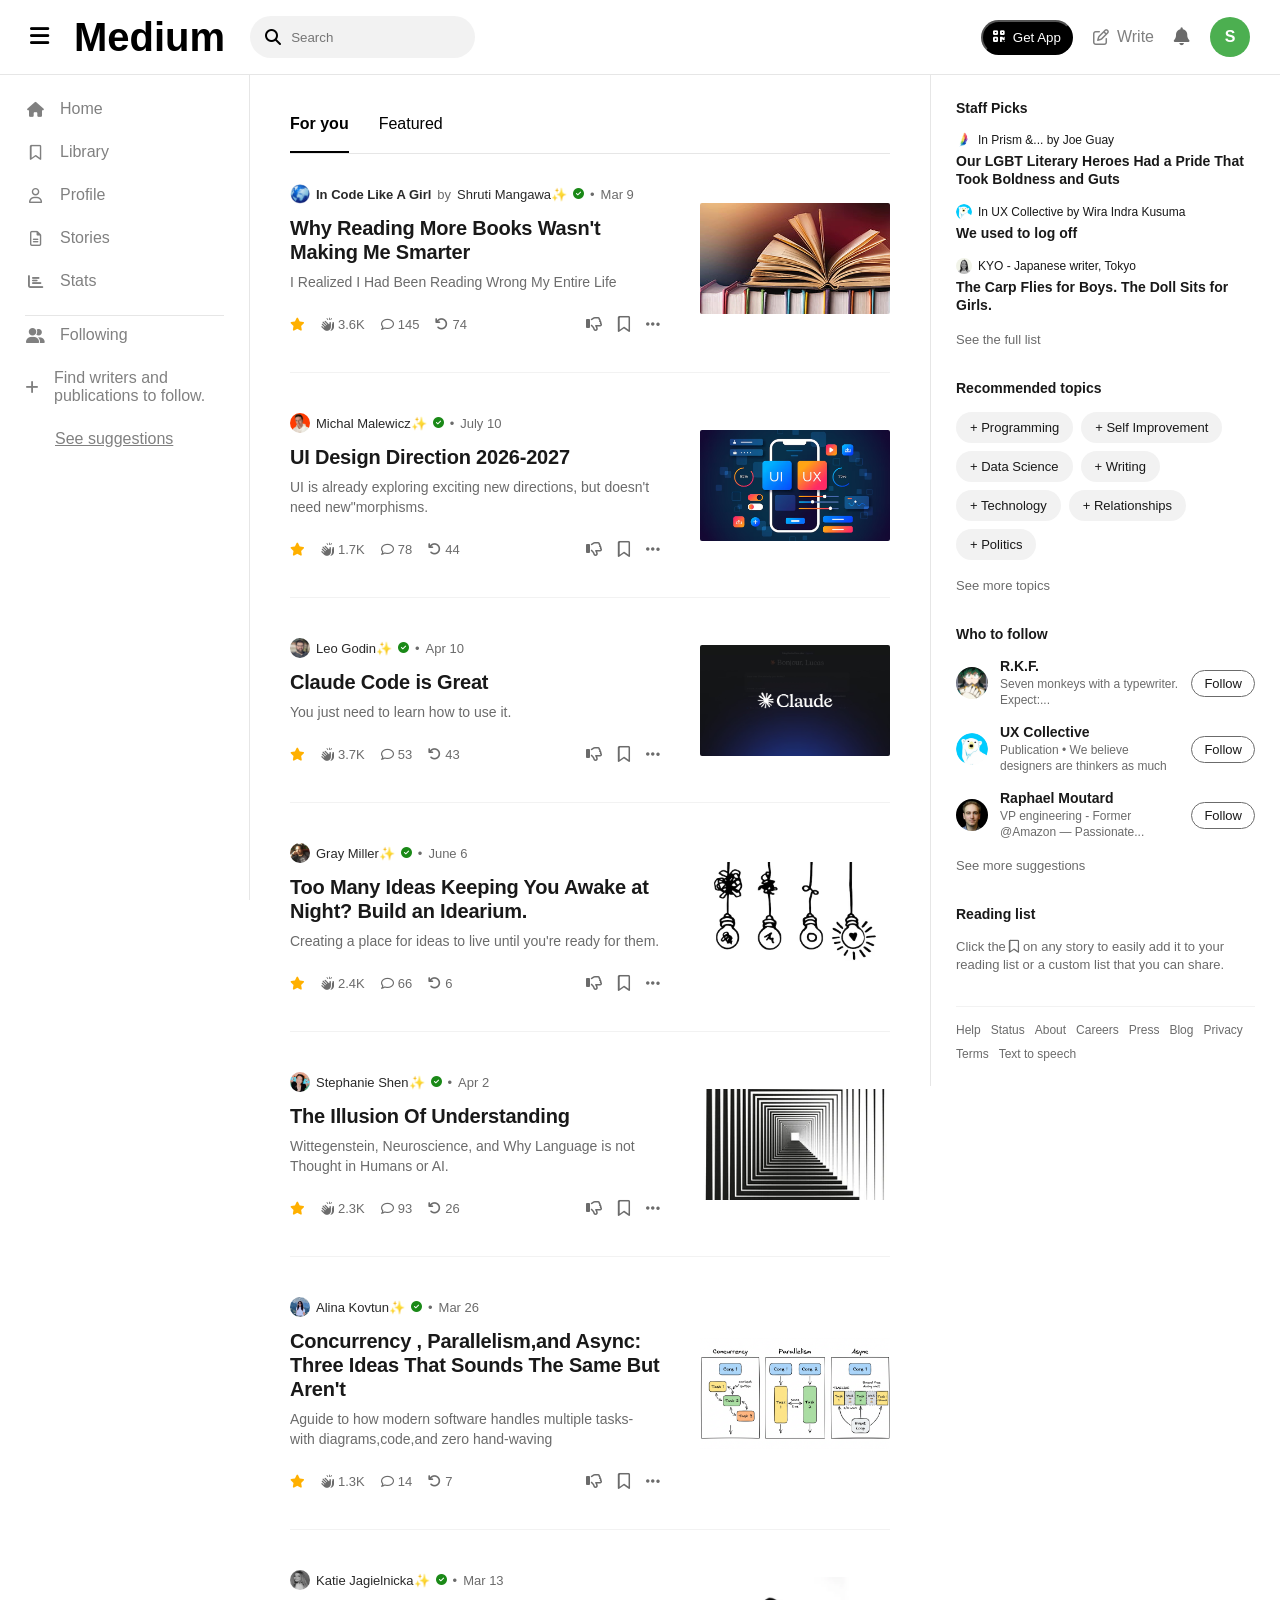
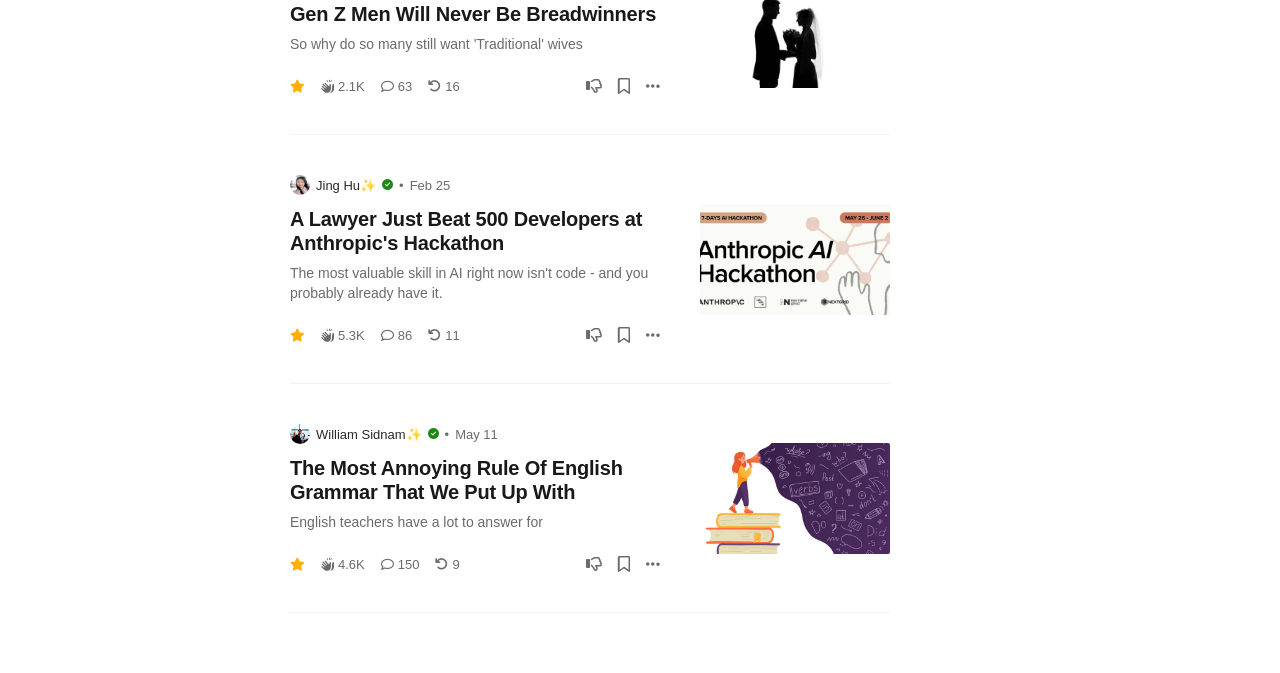
==== index.html @ c25a548e "Initial commit - Medium Clone" ====
<!DOCTYPE html>
<html lang="en">
<head>
    <meta charset="UTF-8">
    <meta name="viewport" content="width=device-width, initial-scale=1.0">
    <title>Medium Clone</title>
    <link rel="stylesheet" href="style.css">
   <link rel="stylesheet" href="https://cdnjs.cloudflare.com/ajax/libs/font-awesome/6.7.2/css/all.min.css">
</head>
<body>
    <header>
        
        <div class="nav-left">
       
        <div class="menu-toggle">
        <i class="fa-solid fa-bars"></i>
        </div>

        
        <div class="logo">
           Medium
        </div>

        <div class="search-box">
        <i class="fa-solid fa-magnifying-glass"></i>
        <input type="text" placeholder="Search">
    </div>
    </div>
        
    <div class="nav-right">
           
            <button>
                <i class="fa-solid fa-qrcode"></i>
                Get App
            </button>
            
            <div class="write">
            <i class="fa-regular fa-pen-to-square"></i>
            <Span>Write</Span>
        </div>
           
        <i class="fa-solid fa-bell"></i>
        <div class="profile">
         S
        </div>
        </div>
    </header>

    <div class="container">

    <aside class="left-sidebar">
      
        <div class="menu-item">
        <i class="fa-solid fa-house"></i>
        <span>Home</span>
     </div>

     <div class="menu-item">
      <i class="fa-regular fa-bookmark"></i>
       <span>Library</span>
     </div>

     <div class="menu-item">
        <i class="fa-regular fa-user"></i>
        <span>Profile</span>
     </div>

     <div class="menu-item">
         <i class="fa-regular fa-file-lines"></i>
        <span>Stories</span>
     </div>

     <div class="menu-item">
       <i class="fa-solid fa-chart-bar"></i>
        <span>Stats</span>
     </div>

     <div class="divider"></div>

     <div class="menu-item">
      <i class="fa-solid fa-user-group"></i>
      <span>Following</span>
     </div>

     <div class="menu-item input-like">
      <i class="fa-solid fa-plus"></i>
      <span>Find writers and publications to follow.</span>
     </div>

     <div class="menu-item">
     <span>See suggestions</span>
     </div>
    </aside>

    <main class="content">
      <div class="top-menu">
        <span class="selected">For you</span>
        <span>Featured</span>
      </div>

      <div class="article-feed">
        
        <article class="post-card">
            <div class="post-left">
                <div class="author-info">
                    <img src="./image1.jpg" alt="Author" class="author-img">
                    <span class="publication">In Code Like A Girl</span>
                    <span class="by">by</span>
                    <span class="author-name">Shruti Mangawa✨</span>
                    <i class="fa-solid fa-circle-check verified-icon"></i>
                    <span class="dot">•</span>
                    <span class="date">Mar 9</span>
                </div>
                <h2 class="post-title">Why Reading More Books Wasn't Making Me Smarter</h2>
                <p class="post-subtitle">I Realized I Had Been Reading Wrong My Entire Life</p>
                <div class="post-footer">
                    <div class="footer-left">
                        <span class="star-icon"><i class="fa-solid fa-star"></i></span>
                        <span class="stat"><i class="fa-solid fa-hands-clapping"></i> 3.6K</span>
                        <span class="stat"><i class="fa-regular fa-comment"></i> 145</span>
                        <span class="stat"><i class="fa-solid fa-arrow-rotate-left"></i> 74</span>
                    </div>
                    <div class="footer-right">
                        <i class="fa-regular fa-thumbs-down-up"><i class="fa-regular fa-thumbs-down"></i></i>
                        <i class="fa-regular fa-bookmark"></i>
                        <i class="fa-solid fa-ellipsis"></i>
                    </div>
                </div>
            </div>
            <div class="post-right">
                <img src="./image1.1.jpg" alt="Cover Image" class="cover-img">
            </div>
        </article>

        <article class="post-card">
            <div class="post-left">
                <div class="author-info">
                    <img src="./image2.webp" alt="Author" class="author-img">
                    <span class="author-name">Michal Malewicz✨</span>
                    <i class="fa-solid fa-circle-check verified-icon"></i>
                    <span class="dot">•</span>
                    <span class="date">July 10</span>
                </div>
                <h2 class="post-title">UI Design Direction 2026-2027</h2>
                <p class="post-subtitle">UI is already exploring exciting new directions, but doesn't need new"morphisms.</p>
                <div class="post-footer">
                    <div class="footer-left">
                        <span class="star-icon"><i class="fa-solid fa-star"></i></span>
                        <span class="stat"><i class="fa-solid fa-hands-clapping"></i> 1.7K</span>
                        <span class="stat"><i class="fa-regular fa-comment"></i> 78</span>
                        <span class="stat"><i class="fa-solid fa-arrow-rotate-left"></i> 44</span>
                    </div>
                    <div class="footer-right">
                        <i class="fa-regular fa-thumbs-down"></i>
                        <i class="fa-regular fa-bookmark"></i>
                        <i class="fa-solid fa-ellipsis"></i>
                    </div>
                </div>
            </div>
            <div class="post-right">
                <img src="./image2.2.avif" alt="Cover Image" class="cover-img">
            </div>
        </article>

        <article class="post-card">
            <div class="post-left">
                <div class="author-info">
                    <img src="./image3.jpg" alt="Author" class="author-img">
                    <span class="author-name">Leo Godin✨</span>
                    <i class="fa-solid fa-circle-check verified-icon"></i>
                    <span class="dot">•</span>
                    <span class="date">Apr 10</span>
                </div>
                <h2 class="post-title">Claude Code is Great</h2>
                <p class="post-subtitle">You just need to learn how to use it.</p>
                <div class="post-footer">
                    <div class="footer-left">
                        <span class="star-icon"><i class="fa-solid fa-star"></i></span>
                        <span class="stat"><i class="fa-solid fa-hands-clapping"></i> 3.7K</span>
                        <span class="stat"><i class="fa-regular fa-comment"></i> 53</span>
                        <span class="stat"><i class="fa-solid fa-arrow-rotate-left"></i> 43</span>
                    </div>
                    <div class="footer-right">
                        <i class="fa-regular fa-thumbs-down"></i>
                        <i class="fa-regular fa-bookmark"></i>
                        <i class="fa-solid fa-ellipsis"></i>
                    </div>
                </div>
            </div>
            <div class="post-right">
                <img src="./image3.3.jpeg" alt="Cover Image" class="cover-img">
            </div>
        </article>

        <article class="post-card">
            <div class="post-left">
                <div class="author-info">
                    <img src="./image4.jpg" alt="Author" class="author-img">
                    <span class="author-name">Gray Miller✨</span>
                    <i class="fa-solid fa-circle-check verified-icon"></i>
                    <span class="dot">•</span>
                    <span class="date">June 6</span>
                </div>
                <h2 class="post-title">Too Many Ideas Keeping You Awake at Night? Build an Idearium.</h2>
                <p class="post-subtitle">Creating a place for ideas to live until you're ready for them.</p>
                <div class="post-footer">
                    <div class="footer-left">
                        <span class="star-icon"><i class="fa-solid fa-star"></i></span>
                        <span class="stat"><i class="fa-solid fa-hands-clapping"></i> 2.4K</span>
                        <span class="stat"><i class="fa-regular fa-comment"></i> 66</span>
                        <span class="stat"><i class="fa-solid fa-arrow-rotate-left"></i> 6</span>
                    </div>
                    <div class="footer-right">
                        <i class="fa-regular fa-thumbs-down"></i>
                        <i class="fa-regular fa-bookmark"></i>
                        <i class="fa-solid fa-ellipsis"></i>
                    </div>
                </div>
            </div>
            <div class="post-right">
                <img src="./image4.4.avif" alt="Cover Image" class="cover-img">
            </div>
        </article>

        <article class="post-card">
            <div class="post-left">
                <div class="author-info">
                    <img src="./image5.jpg" alt="Author" class="author-img">
                    <span class="author-name">Stephanie Shen✨</span>
                    <i class="fa-solid fa-circle-check verified-icon"></i>
                    <span class="dot">•</span>
                    <span class="date">Apr 2</span>
                </div>
                <h2 class="post-title">The Illusion Of Understanding</h2>
                <p class="post-subtitle">Wittegenstein, Neuroscience, and Why Language is not Thought in Humans or AI.</p>
                <div class="post-footer">
                    <div class="footer-left">
                        <span class="star-icon"><i class="fa-solid fa-star"></i></span>
                        <span class="stat"><i class="fa-solid fa-hands-clapping"></i> 2.3K</span>
                        <span class="stat"><i class="fa-regular fa-comment"></i> 93</span>
                        <span class="stat"><i class="fa-solid fa-arrow-rotate-left"></i> 26</span>
                    </div>
                    <div class="footer-right">
                        <i class="fa-regular fa-thumbs-down"></i>
                        <i class="fa-regular fa-bookmark"></i>
                        <i class="fa-solid fa-ellipsis"></i>
                    </div>
                </div>
            </div>
            <div class="post-right">
                <img src="./image5.5.webp" alt="Cover Image" class="cover-img">
            </div>
        </article>

         <article class="post-card">
            <div class="post-left">
                <div class="author-info">
                    <img src="./image6.jpg" alt="Author" class="author-img">
                    <span class="author-name">Alina Kovtun✨</span>
                    <i class="fa-solid fa-circle-check verified-icon"></i>
                    <span class="dot">•</span>
                    <span class="date">Mar 26</span>
                </div>
                <h2 class="post-title">Concurrency , Parallelism,and Async: Three Ideas That Sounds The Same But Aren't</h2>
                <p class="post-subtitle">Aguide to how modern software handles multiple tasks- with diagrams,code,and zero hand-waving</p>
                <div class="post-footer">
                    <div class="footer-left">
                        <span class="star-icon"><i class="fa-solid fa-star"></i></span>
                        <span class="stat"><i class="fa-solid fa-hands-clapping"></i> 1.3K</span>
                        <span class="stat"><i class="fa-regular fa-comment"></i> 14</span>
                        <span class="stat"><i class="fa-solid fa-arrow-rotate-left"></i> 7</span>
                    </div>
                    <div class="footer-right">
                        <i class="fa-regular fa-thumbs-down"></i>
                        <i class="fa-regular fa-bookmark"></i>
                        <i class="fa-solid fa-ellipsis"></i>
                    </div>
                </div>
            </div>
            <div class="post-right">
                <img src="./image6.6.png" alt="Cover Image" class="cover-img">
            </div>
        </article>

         <article class="post-card">
            <div class="post-left">
                <div class="author-info">
                    <img src="./image7.jpg" alt="Author" class="author-img">
                    <span class="author-name">Katie Jagielnicka✨</span>
                    <i class="fa-solid fa-circle-check verified-icon"></i>
                    <span class="dot">•</span>
                    <span class="date">Mar 13</span>
                </div>
                <h2 class="post-title">Gen Z Men Will Never Be Breadwinners</h2>
                <p class="post-subtitle">So why do so many still want 'Traditional' wives</p>
                <div class="post-footer">
                    <div class="footer-left">
                        <span class="star-icon"><i class="fa-solid fa-star"></i></span>
                        <span class="stat"><i class="fa-solid fa-hands-clapping"></i> 2.1K</span>
                        <span class="stat"><i class="fa-regular fa-comment"></i> 63</span>
                        <span class="stat"><i class="fa-solid fa-arrow-rotate-left"></i> 16</span>
                    </div>
                    <div class="footer-right">
                        <i class="fa-regular fa-thumbs-down"></i>
                        <i class="fa-regular fa-bookmark"></i>
                        <i class="fa-solid fa-ellipsis"></i>
                    </div>
                </div>
            </div>
            <div class="post-right">
                <img src="./IMG1.1.webp" alt="Cover Image" class="cover-img">
            </div>
        </article>

         <article class="post-card">
            <div class="post-left">
                <div class="author-info">
                    <img src="./image8.jpg" alt="Author" class="author-img">
                    <span class="author-name">Jing Hu✨</span>
                    <i class="fa-solid fa-circle-check verified-icon"></i>
                    <span class="dot">•</span>
                    <span class="date">Feb 25</span>
                </div>
                <h2 class="post-title">A Lawyer Just Beat 500 Developers at Anthropic's Hackathon</h2>
                <p class="post-subtitle">The most valuable skill in AI right now isn't code - and you probably already have it.</p>
                <div class="post-footer">
                    <div class="footer-left">
                        <span class="star-icon"><i class="fa-solid fa-star"></i></span>
                        <span class="stat"><i class="fa-solid fa-hands-clapping"></i> 5.3K</span>
                        <span class="stat"><i class="fa-regular fa-comment"></i> 86</span>
                        <span class="stat"><i class="fa-solid fa-arrow-rotate-left"></i> 11</span>
                    </div>
                    <div class="footer-right">
                        <i class="fa-regular fa-thumbs-down"></i>
                        <i class="fa-regular fa-bookmark"></i>
                        <i class="fa-solid fa-ellipsis"></i>
                    </div>
                </div>
            </div>
            <div class="post-right">
                <img src="./image8.8.webp" alt="Cover Image" class="cover-img">
            </div>
        </article>

         <article class="post-card">
            <div class="post-left">
                <div class="author-info">
                    <img src="./image9.webp" alt="Author" class="author-img">
                    <span class="author-name">William Sidnam✨</span>
                    <i class="fa-solid fa-circle-check verified-icon"></i>
                    <span class="dot">•</span>
                    <span class="date">May 11</span>
                </div>
                <h2 class="post-title">The Most Annoying Rule Of English Grammar That We Put Up With</h2>
                <p class="post-subtitle">English teachers have a lot to answer for</p>
                <div class="post-footer">
                    <div class="footer-left">
                        <span class="star-icon"><i class="fa-solid fa-star"></i></span>
                        <span class="stat"><i class="fa-solid fa-hands-clapping"></i> 4.6K</span>
                        <span class="stat"><i class="fa-regular fa-comment"></i> 150</span>
                        <span class="stat"><i class="fa-solid fa-arrow-rotate-left"></i> 9</span>
                    </div>
                    <div class="footer-right">
                        <i class="fa-regular fa-thumbs-down"></i>
                        <i class="fa-regular fa-bookmark"></i>
                        <i class="fa-solid fa-ellipsis"></i>
                    </div>
                </div>
            </div>
            <div class="post-right">
                <img src="./image9.9.jpg" alt="Cover Image" class="cover-img">
            </div>
        </article>

    </div>

    </main>

    <aside class="right-sidebar">
      
     <div class="sidebar-section">
        <h4 class="section-title">Staff Picks</h4>
        
        <div class="pick-item">
            <div class="pick-author">
                <img src="./IMG1.png" alt="Author">
                <span>In Prism &... by Joe Guay</span>
            </div>
            <h5 class="pick-heading">Our LGBT Literary Heroes Had a Pride That Took Boldness and Guts</h5>
        </div>

        <div class="pick-item">
            <div class="pick-author">
                <img src="./IMG6.jpg" alt="Author">
                <span>In UX Collective by Wira Indra Kusuma</span>
            </div>
            <h5 class="pick-heading">We used to log off</h5>
        </div>

        <div class="pick-item">
            <div class="pick-author">
                <img src="./IMG4.jpg" alt="Author">
                <span>KYO - Japanese writer, Tokyo</span>
            </div>
            <h5 class="pick-heading">The Carp Flies for Boys. The Doll Sits for Girls.</h5>
        </div>
        
        <a href="#" class="see-more-link">See the full list</a>
    </div>

    <div class="sidebar-section">
        <h4 class="section-title">Recommended topics</h4>
        <div class="topic-tags">
            <span class="tag-btn">+ Programming</span>
            <span class="tag-btn">+ Self Improvement</span>
            <span class="tag-btn">+ Data Science</span>
            <span class="tag-btn">+ Writing</span>
            <span class="tag-btn">+ Technology</span>
            <span class="tag-btn">+ Relationships</span>
            <span class="tag-btn">+ Politics</span>
        </div>
        <a href="#" class="see-more-link">See more topics</a>
    </div>

    <div class="sidebar-section">
        <h4 class="section-title">Who to follow</h4>
        
        <div class="follow-row">
            <img src="./IMG5.jpg" alt="User" class="follow-img">
            <div class="follow-info">
                <h5>R.K.F.</h5>
                <p>Seven monkeys with a typewriter. Expect:...</p>
            </div>
            <button class="follow-btn">Follow</button>
        </div>

        <div class="follow-row">
            <img src="./IMG6.jpg" alt="User" class="follow-img">
            <div class="follow-info">
                <h5>UX Collective</h5>
                <p>Publication • We believe designers are thinkers as much as they...</p>
            </div>
            <button class="follow-btn">Follow</button>
        </div>

        <div class="follow-row">
            <img src="./IMG8.jpg" alt="User" class="follow-img">
            <div class="follow-info">
                <h5>Raphael Moutard</h5>
                <p>VP engineering - Former @Amazon — Passionate...</p>
            </div>
            <button class="follow-btn">Follow</button>
        </div>

        <a href="#" class="see-more-link">See more suggestions</a>
    </div>

    <div class="sidebar-section">
        <h4 class="section-title">Reading list</h4>
        <p class="list-text">Click the <i class="fa-regular fa-bookmark"></i> on any story to easily add it to your reading list or a custom list that you can share.</p>
    </div>

    <footer class="sidebar-footer">
        <a href="#">Help</a>
        <a href="#">Status</a>
        <a href="#">About</a>
        <a href="#">Careers</a>
        <a href="#">Press</a>
        <a href="#">Blog</a>
        <a href="#">Privacy</a>
        <a href="#">Terms</a>
        <a href="#">Text to speech</a>
    </footer>

    </aside>

</div>
<script>
        const menuToggle = document.querySelector('.menu-toggle');
        const leftSidebar = document.querySelector('.left-sidebar');

        if (menuToggle && leftSidebar) {
            menuToggle.addEventListener('click', function() {
                leftSidebar.classList.toggle('hide-sidebar');
            });
        } else {
            console.log("JS Error: Elements not found");
        }
    </script>
</body>
</html>
---- style.css ----
*{
    margin:0;
    padding: 0;
    box-sizing: border-box;
    font-family:Arial, sans-serif ;
}

body{
    background-color: white;
}

header{
    height: 75px;
    display: flex;
    justify-content: space-between;
    align-items: center;
    padding: 0 30px;
    border-bottom: 1px solid #e6e6e6;
    position: fixed;
    top: 0;
    left: 0;
    width: 100%;
    background-color: white;
    z-index: 1000;
}

.menu-toggle{
    font-size: 22px;
    cursor: pointer;
}

.left-sidebar.hide-sidebar{
    display: none;
}

.logo{
    font-size: 40px;
    font-weight: bold;
    cursor: pointer;
}

.search-box{
    display:flex;
    align-items:center;
    background:#f2f2f2;
    border-radius:25px;
    padding:0 15px;
    height:42px;
}

.search-box input{
    border:none;
    outline:none;
    background:transparent;
    padding-left:10px;
}

.nav-left{
    display: flex;
    align-items: center;
    gap: 25px;
}

.nav-right{
    display: flex;
    align-items: center;
    gap: 20px;
}

button{
    display: flex;
    align-items: center;
    background:black;
    border-radius: 20px;
    padding: 0 10px;
    height: 35px;
    gap: 8px;
    color: white;
}

.write{
    display:flex;
    align-items:center;
    gap:8px;
    color:grey;
    cursor:pointer;
}

.fa-bell{
    font-size:18px;
    color:#6b6b6b;
    cursor:pointer;
}

.profile{
    width:40px;
    height:40px;
    border-radius:50%;
    background:#4caf50;
    color:white;
    display:flex;
    justify-content:center;
    align-items:center;
    font-weight:bold;
    cursor:pointer;
}

.container{
    display:flex;
    align-items: flex-start;
    width:100%;
    margin-top: 75px;
}

.left-sidebar {
    position: sticky;
    top: 75px;
    width: 250px;
    height: calc(100vh - 75px); 
    border-right: 1px solid #e6e6e6;
    padding: 25px;
    box-sizing: border-box;
    overflow-y: auto;
}


.menu-item{
    display: flex;
    align-items: center;
    gap: 15px;
    margin-bottom: 25px;
    cursor: pointer;
    color: grey;
}

.menu-item i{
    text-align: center;
    font-size: 15px;
    width: 20px;
}

.menu-item:hover{
    color: black;

}

.divider{
    height: 1px;
    background-color: #e6e6e6;
    margin: 10px 0;
}

.input-like{
  cursor:text;
}

.menu-item:last-child{
    display: flex;
    align-items: center;
    gap: 15px;
    text-decoration: underline;
    padding-left: 30px;
}

.content{
    flex:1;
    min-height:calc(100vh - 75px);
    padding: 20px 40px;
}

.top-menu{
    display: flex;
    gap: 30px;
    padding: 20px 0;
    cursor: pointer;
    border-bottom: 1px solid #e6e6e6;
    margin-bottom: 30px;
}

.top-menu span{
    position:relative
}

.selected{
    color: black;
    font-weight: 600;
}

.selected::after{
    content:"";
    position:absolute;
    left:0;
    bottom:-20px;
    width:100%;
    height:2px;
    background:black;
}

.article-feed {
    display: flex;
    flex-direction: column;
}

.post-card {
    display: flex;
    justify-content: space-between;
    gap: 40px;
    padding-bottom: 40px;
    margin-bottom: 40px;
    border-bottom: 1px solid #f2f2f2;
    font-family: sans-serif;
}

.post-left {
    flex: 1;
}

.author-info {
    display: flex;
    align-items: center;
    gap: 6px;
    font-size: 13px;
    color: #292929;
    margin-bottom: 12px;
}

.author-img {
    width: 20px;
    height: 20px;
    border-radius: 50%;
}

.publication {
    font-weight: 600;
}

.by, .dot, .date {
    color: #6b6b6b;
}

.author-name {
    font-weight: 500;
}

.verified-icon {
    color: #1a8917;
    font-size: 11px;
}

.post-title {
    font-size: 20px;
    font-weight: 700;
    color: #191919;
    line-height: 24px;
    margin: 0 0 8px 0;
    letter-spacing: -0.01em;
}

.post-subtitle {
    font-size: 14px;
    color: #6b6b6b;
    line-height: 20px;
    margin: 0 0 24px 0;
}

.post-footer {
    display: flex;
    justify-content: space-between;
    align-items: center;
    color: #6b6b6b;
    font-size: 13px;
}

.footer-left {
    display: flex;
    align-items: center;
    gap: 16px;
}

.star-icon {
    color: #ffb000;
}

.stat {
    display: flex;
    align-items: center;
    gap: 4px;
    cursor: pointer;
}

.stat:hover {
    color: #191919;
}

.footer-right {
    display: flex;
    align-items: center;
    gap: 16px;
    font-size: 16px;
}

.footer-right i {
    cursor: pointer;
}

.footer-right i:hover {
    color: #191919;
}

.post-right {
    display: flex;
    align-items: center;
}

.cover-img {
    width: 190px;
    height: 111px;
    object-fit: cover;
    border-radius: 2px;
}

.right-sidebar{
    position: sticky;
    top: 75px;
    width:350px;
    height: auto;
    padding: 25px;
    box-sizing: border-box;
    border-left:1px solid #e6e6e6;
    overflow-y:visible;
}

.sidebar-section {
    margin-bottom: 32px;
    font-family: Arial, sans-serif;
}

.section-title {
    font-size: 14px;
    font-weight: 600;
    color: #191919;
    margin-bottom: 16px;
}

.pick-item {
    margin-bottom: 16px;
}

.pick-author {
    display: flex;
    align-items: center;
    gap: 6px;
    font-size: 12px;
    color: #191919;
    margin-bottom: 4px;
}

.pick-author img {
    width: 16px;
    height: 16px;
    border-radius: 50%;
}

.pick-heading {
    font-size: 14px;
    font-weight: 700;
    color: #191919;
    line-height: 18px;
    cursor: pointer;
}

.topic-tags {
    display: flex;
    flex-wrap: wrap;
    gap: 8px;
    margin-bottom: 16px;
}

.tag-btn {
    background-color: #f2f2f2;
    color: #191919;
    padding: 8px 14px;
    font-size: 13px;
    border-radius: 20px;
    cursor: pointer;
}

.tag-btn:hover {
    background-color: #e6e6e6;
}

.follow-row {
    display: flex;
    align-items: center;
    gap: 12px;
    margin-bottom: 16px;
}

.follow-img {
    width: 32px;
    height: 32px;
    border-radius: 50%;
    object-fit: cover;
}

.follow-info {
    flex: 1;
}

.follow-info h5 {
    font-size: 14px;
    font-weight: 700;
    color: #191919;
    margin-bottom: 2px;
}

.follow-info p {
    font-size: 12px;
    color: #6b6b6b;
    line-height: 16px;
    height: 32px;
    overflow: hidden;
    overflow: hidden;
    text-overflow: ellipsis;
}

.follow-btn {
    background: transparent;
    border: 1px solid #6b6b6b;
    color: #191919;
    padding: 5px 12px;
    font-size: 13px;
    border-radius: 15px;
    height: auto;
    cursor: pointer;
}

.follow-btn:hover {
    border-color: #191919;
}

.see-more-link {
    font-size: 13px;
    color: #6b6b6b; /* Medium par links thode subtle grey hote hain */
    text-decoration: none;
    display: inline-block;
}

.see-more-link:hover {
    color: #191919;
}

.list-text {
    font-size: 13px;
    color: #6b6b6b;
    line-height: 18px;
}

.sidebar-footer {
    display: flex;
    flex-wrap: wrap;
    gap: 10px;
    border-top: 1px solid #f2f2f2;
    padding-top: 16px;
}

.sidebar-footer a {
    font-size: 12px;
    color: #6b6b6b;
    text-decoration: none;
}

.sidebar-footer a:hover {
    text-decoration: underline;
}
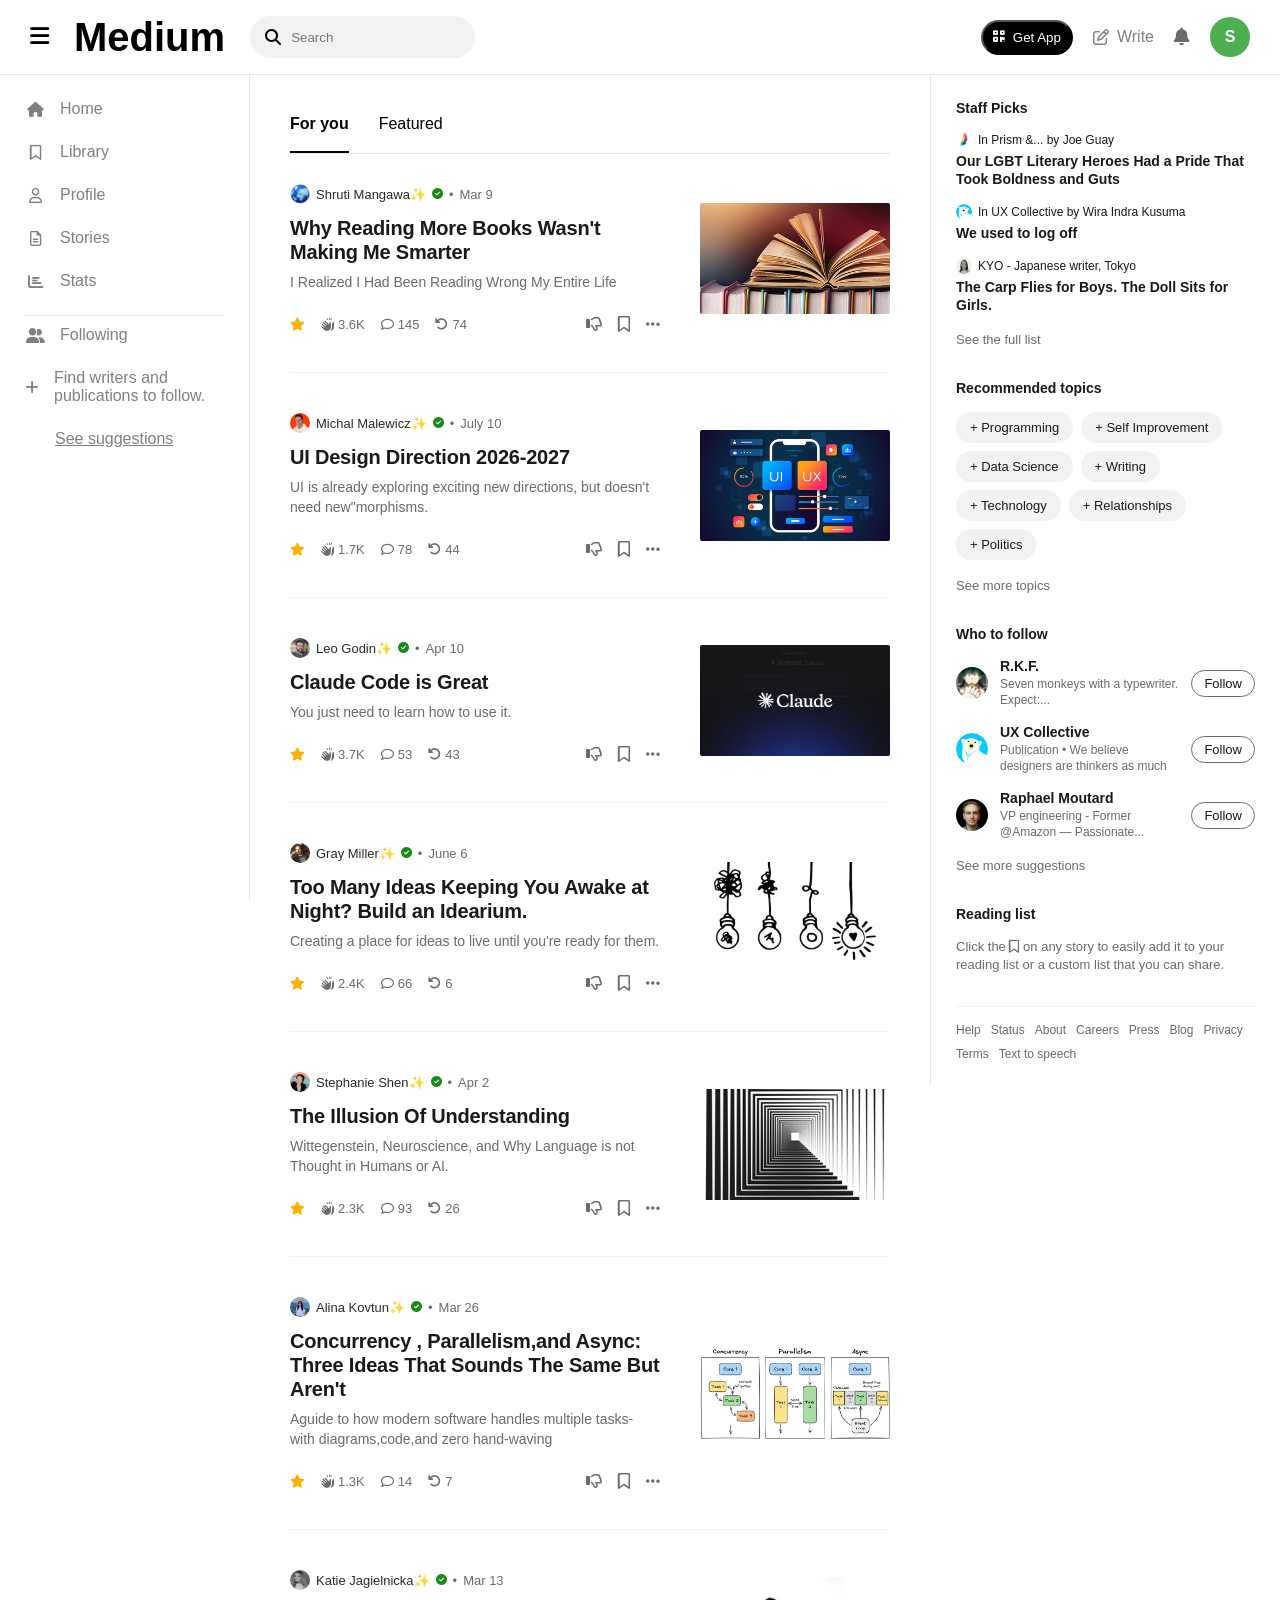
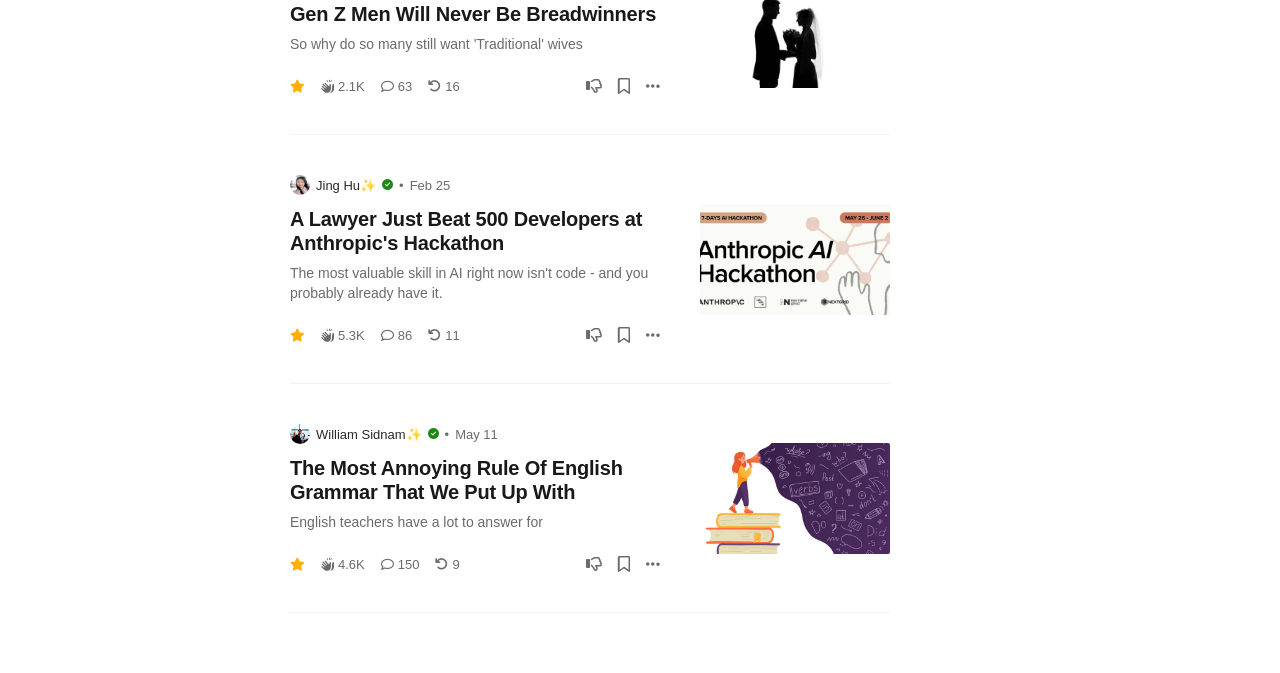
==== commit 4f505c23: "Added responsive design and search functionality" ====
--- a/index.html
+++ b/index.html
@@ -23,7 +23,7 @@
 
         <div class="search-box">
         <i class="fa-solid fa-magnifying-glass"></i>
-        <input type="text" placeholder="Search">
+        <input type="text" id="searchInput" placeholder="Search">
     </div>
     </div>
         
@@ -104,8 +104,6 @@
             <div class="post-left">
                 <div class="author-info">
                     <img src="./image1.jpg" alt="Author" class="author-img">
-                    <span class="publication">In Code Like A Girl</span>
-                    <span class="by">by</span>
                     <span class="author-name">Shruti Mangawa✨</span>
                     <i class="fa-solid fa-circle-check verified-icon"></i>
                     <span class="dot">•</span>
@@ -475,17 +473,6 @@
     </aside>
 
 </div>
-<script>
-        const menuToggle = document.querySelector('.menu-toggle');
-        const leftSidebar = document.querySelector('.left-sidebar');
-
-        if (menuToggle && leftSidebar) {
-            menuToggle.addEventListener('click', function() {
-                leftSidebar.classList.toggle('hide-sidebar');
-            });
-        } else {
-            console.log("JS Error: Elements not found");
-        }
-    </script>
+<script src="script.js"></script>
 </body>
 </html>
--- a/style.css
+++ b/style.css
@@ -441,7 +441,7 @@
 
 .see-more-link {
     font-size: 13px;
-    color: #6b6b6b; /* Medium par links thode subtle grey hote hain */
+    color: #6b6b6b; 
     text-decoration: none;
     display: inline-block;
 }
@@ -472,4 +472,44 @@
 
 .sidebar-footer a:hover {
     text-decoration: underline;
+}
+
+@media (max-width: 900px){
+
+    .container{
+        flex-direction: column;
+    }
+
+    .left-sidebar,
+    .content,
+    .right-sidebar{
+        width: 100%;
+        border: none;
+    }
+
+    .left-sidebar{
+        position: static;
+        height: auto;
+    }
+
+    .right-sidebar{
+        position: static;
+    }
+
+}
+
+@media (max-width: 600px){
+
+    button{
+        display: none;
+    }
+
+    .write span{
+        display: none;
+    }
+
+    .search-box{
+        width: 100px;
+    }
+
 }
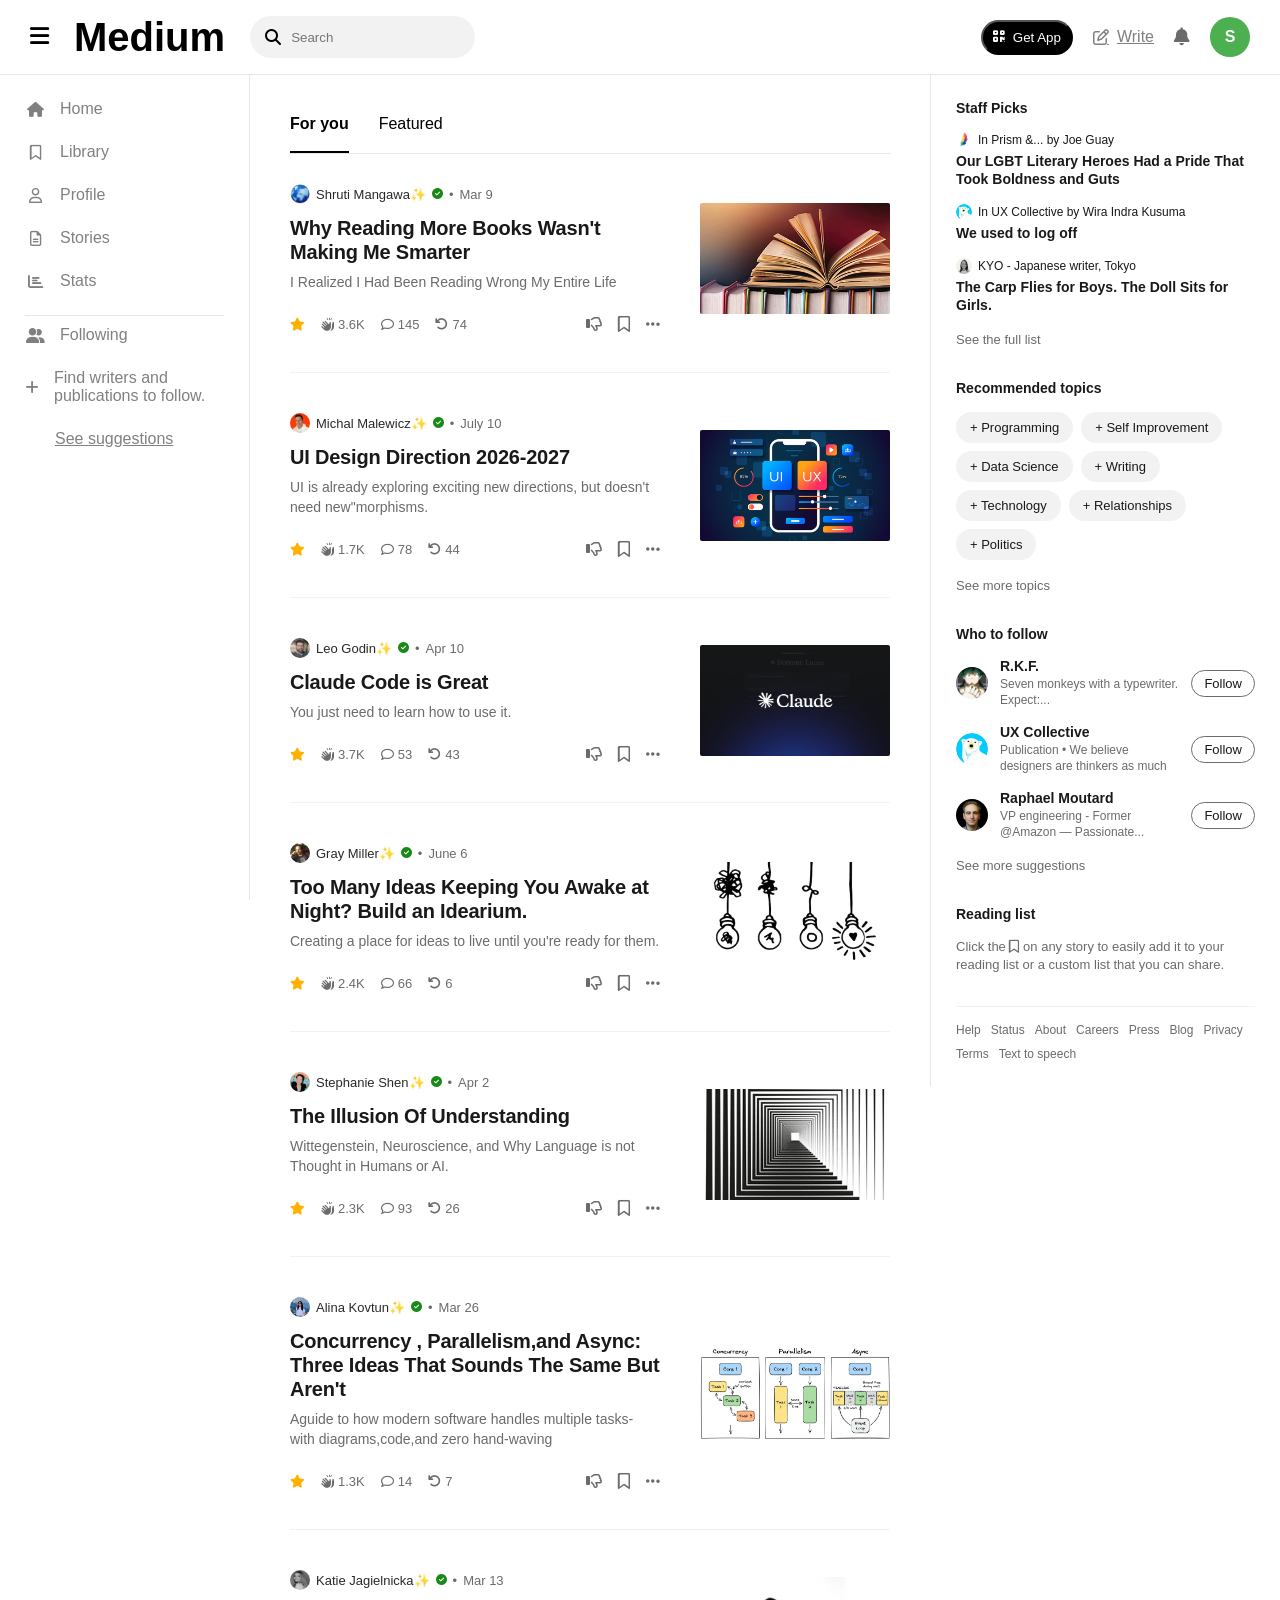
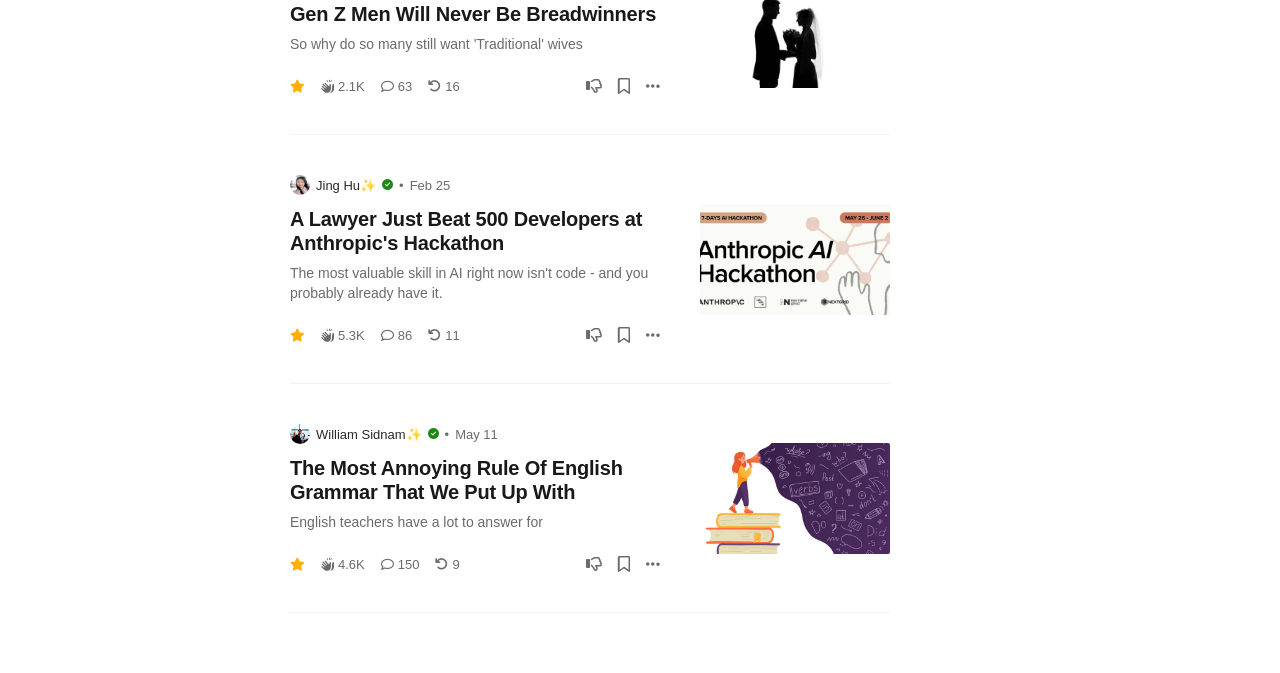
==== commit 033fa2cc: "added write page and article editor" ====
--- a/index.html
+++ b/index.html
@@ -34,10 +34,10 @@
                 Get App
             </button>
             
-            <div class="write">
-            <i class="fa-regular fa-pen-to-square"></i>
-            <Span>Write</Span>
-        </div>
+            <a href="write.html" class="write">
+           <i class="fa-regular fa-pen-to-square"></i>
+           <span>Write</span>
+           </a>
            
         <i class="fa-solid fa-bell"></i>
         <div class="profile">
--- a/style.css
+++ b/style.css
@@ -196,6 +196,75 @@
     background:black;
 }
 
+.write-page{
+    width:750px;
+    margin:50px auto;
+    padding:40px;
+    background:lightblue;
+}
+
+
+.write-page input{
+    width:100%;
+    border:none;
+    outline:none;
+    font-size:45px;
+    font-weight:700;
+    color:#242424;
+    margin-bottom:25px;
+    font-family:Georgia, serif;
+}
+
+
+.write-page input::placeholder{
+    color:#999;
+}
+
+
+.write-page textarea{
+    width:100%;
+    min-height:450px;
+    border:none;
+    outline:none;
+    resize:none;
+    font-size:20px;
+    line-height:1.8;
+    color:#333;
+    font-family:Georgia, serif;
+}
+
+
+.write-page textarea::placeholder{
+    color:#aaa;
+}
+
+
+.write-page button{
+    margin-top:25px;
+    padding:12px 28px;
+    border:none;
+    border-radius:25px;
+    background:#1a8917;
+    color:white;
+    font-size:16px;
+    cursor:pointer;
+    transition:0.3s;
+}
+
+
+.write-page button:hover{
+    background:#146c12;
+}
+
+#publishBtn{
+    background:#1a8917;
+    color:white;
+    border:none;
+    padding:10px 20px;
+    border-radius:20px;
+    cursor:pointer;
+}
+
 .article-feed {
     display: flex;
     flex-direction: column;
